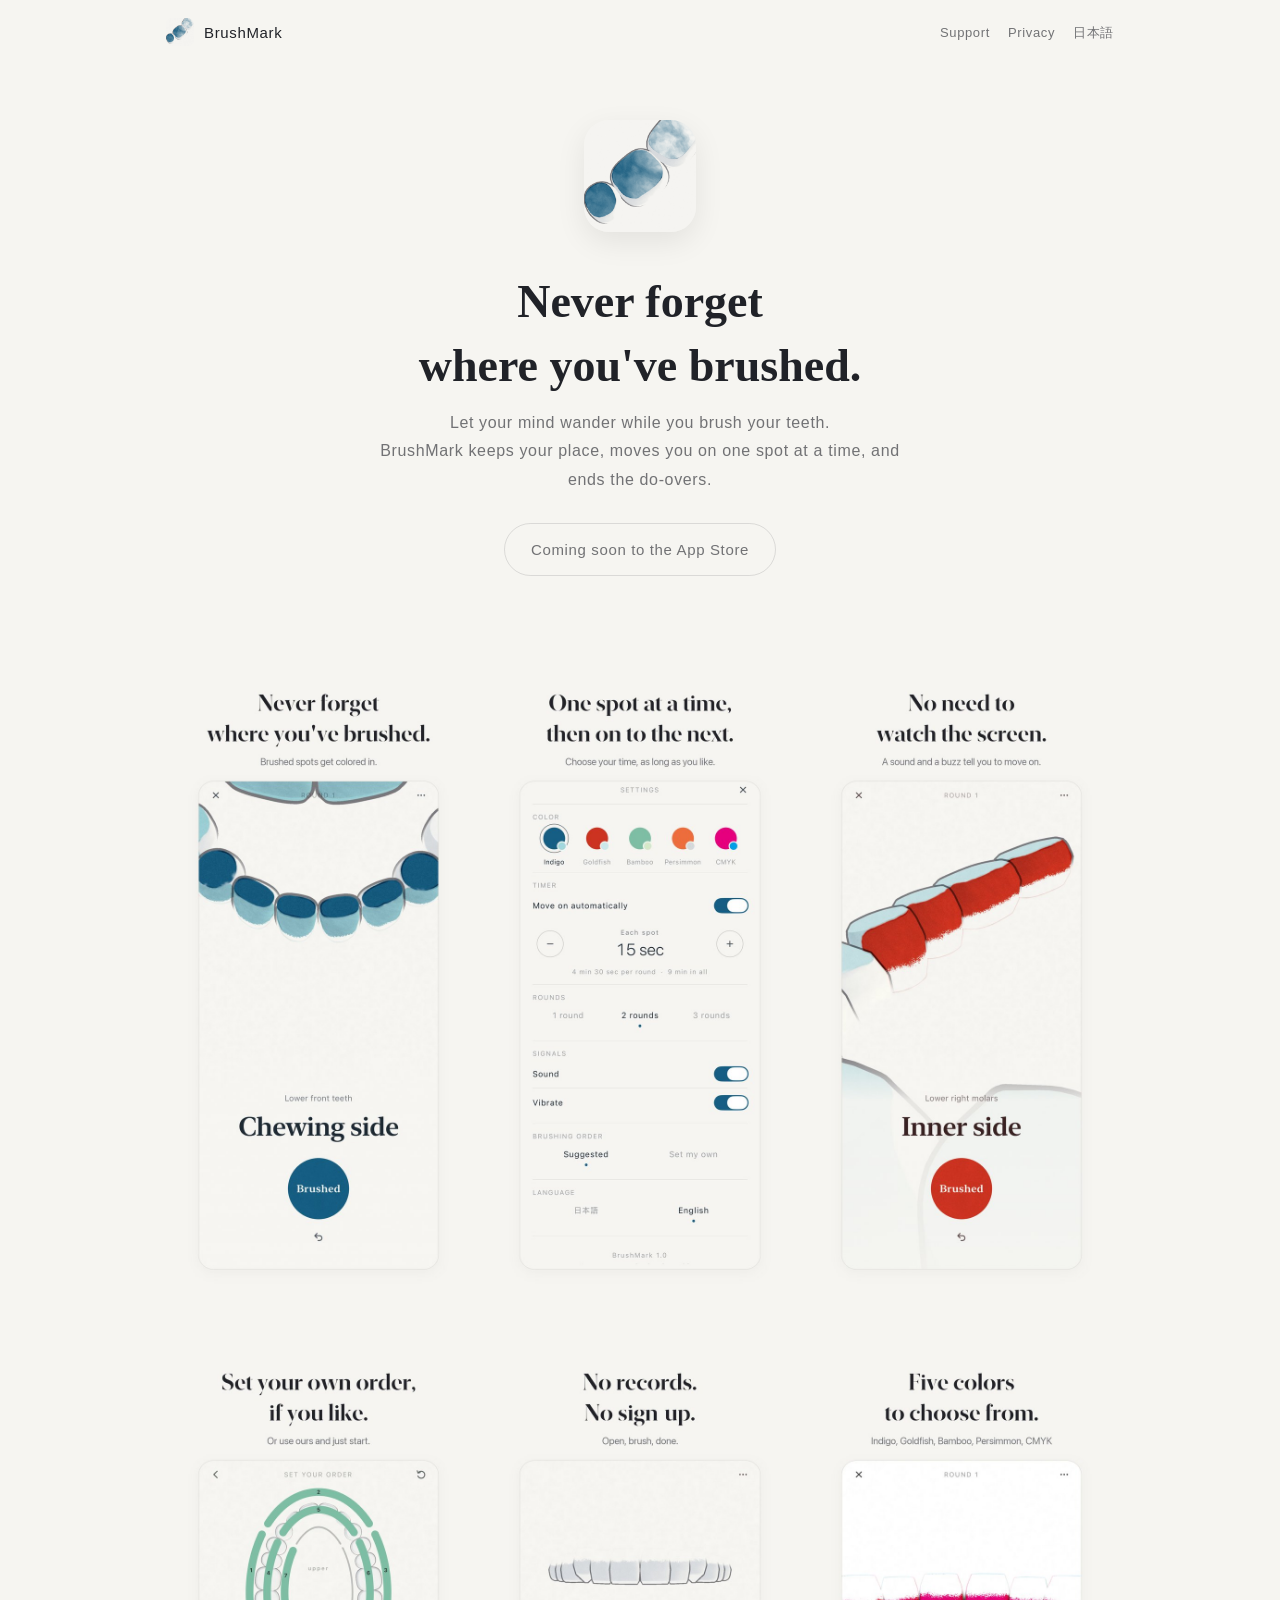
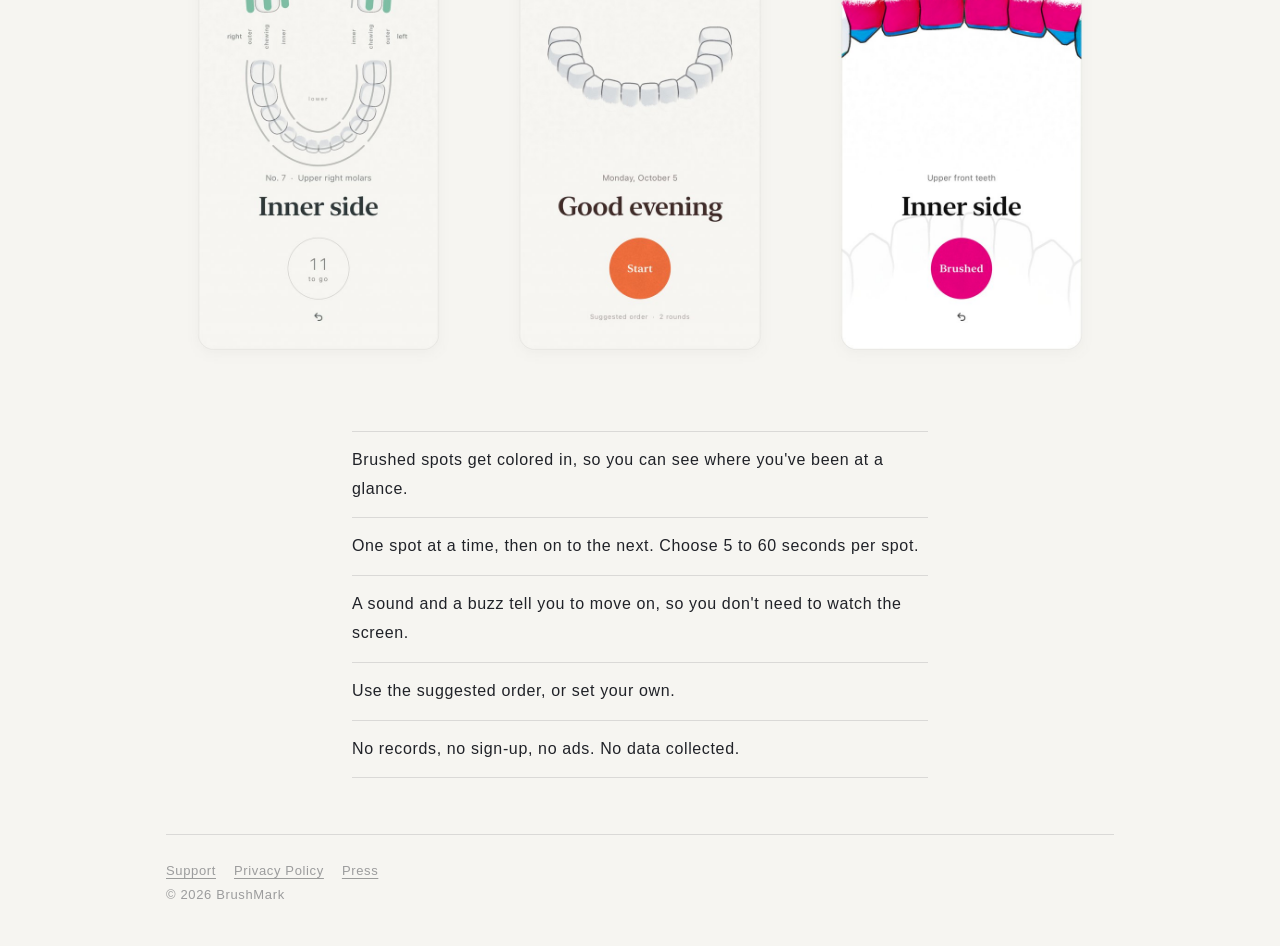
==== en/index.html @ 3c66ac5a "Add files via upload" ====
<!doctype html>
<html lang="en">
<head>
<meta charset="utf-8">
<meta name="viewport" content="width=device-width, initial-scale=1">
<title>BrushMark — Remember every spot you&#x27;ve brushed</title>
<meta name="description" content="A toothbrushing app that remembers where you&#x27;ve brushed. One spot at a time, then on to the next. No records, no sign-up.">
<meta property="og:title" content="BrushMark — Remember every spot you&#x27;ve brushed">
<meta property="og:description" content="A toothbrushing app that remembers where you&#x27;ve brushed. One spot at a time, then on to the next. No records, no sign-up.">
<meta property="og:image" content="../assets/en_1.jpg">
<link rel="icon" href="../assets/favicon.png">
<link rel="apple-touch-icon" href="../assets/apple-touch-icon.png">
<link rel="stylesheet" href="../style.css">
</head>
<body>
<div class="wrap">
<header class="top"><a class="brand" href="./"><img src="../assets/icon_360.png" alt="">BrushMark</a><nav><a href="support.html">Support</a><a href="privacy.html">Privacy</a><a href="../">日本語</a></nav></header>
<section class="hero">
<img class="icon" src="../assets/icon_360.png" alt="BrushMark">
<h1>Never forget<br>where you've brushed.</h1>
<p class="lead">Let your mind wander while you brush your teeth.<br>BrushMark keeps your place, moves you on one spot at a time, and ends the do-overs.</p>
<span class="badge soon">Coming soon to the App Store</span>
</section>
<section class="shots"><img src="../assets/en_1.jpg" alt="" loading="lazy"><img src="../assets/en_2.jpg" alt="" loading="lazy"><img src="../assets/en_3.jpg" alt="" loading="lazy"><img src="../assets/en_4.jpg" alt="" loading="lazy"><img src="../assets/en_5.jpg" alt="" loading="lazy"><img src="../assets/en_6.jpg" alt="" loading="lazy"></section>
<ul class="points"><li>Brushed spots get colored in, so you can see where you've been at a glance.</li><li>One spot at a time, then on to the next. Choose 5 to 60 seconds per spot.</li><li>A sound and a buzz tell you to move on, so you don't need to watch the screen.</li><li>Use the suggested order, or set your own.</li><li>No records, no sign-up, no ads. No data collected.</li></ul>
<footer><a href="support.html">Support</a><a href="privacy.html">Privacy Policy</a><a href="press.html">Press</a><br>© 2026 BrushMark</footer>
</div>
</body>
</html>
---- style.css ----
/* ハミガ記 / BrushMark — ウェブページ。アプリと同じ決まり：紙の地、墨、ひとつの色、明朝は見出しだけ */
:root {
  --paper: #f6f5f1;
  --ink: #202228;
  --ink2: rgba(32, 34, 40, 0.62);
  --ink3: rgba(32, 34, 40, 0.42);
  --rule: rgba(32, 34, 40, 0.13);
  --accent: #165e83;
  --mincho: "Hiragino Mincho ProN", "Yu Mincho", "YuMincho", serif;
  --serif-en: "New York", ui-serif, Georgia, serif;
  --gothic: -apple-system, BlinkMacSystemFont, "Hiragino Sans", "Hiragino Kaku Gothic ProN", "Noto Sans JP", sans-serif;
}
/* アプリと同じく、いつも紙（暗い表示にはしない） */
:root { color-scheme: light; }
* { box-sizing: border-box; }
html { -webkit-text-size-adjust: 100%; }
body {
  margin: 0; background: var(--paper); color: var(--ink);
  font-family: var(--gothic); font-size: 16px; line-height: 1.8; letter-spacing: 0.04em;
}
a { color: var(--accent); text-underline-offset: 3px; }
.wrap { max-width: 980px; margin: 0 auto; padding: 0 16px; }
header.top { display: flex; align-items: center; justify-content: space-between; height: 64px; }
header.top .brand { display: flex; align-items: center; gap: 10px; color: var(--ink); text-decoration: none; font-size: 15px; }
header.top .brand img { width: 28px; height: 28px; border-radius: 7px; }
header.top nav a { color: var(--ink2); text-decoration: none; font-size: 13px; margin-left: 18px; }

.hero { text-align: center; padding: 56px 0 24px; }
.hero img.icon { width: 112px; height: 112px; border-radius: 25px; box-shadow: 0 10px 30px rgba(0,0,0,0.08); }
.hero h1 { font-family: var(--mincho); font-weight: 600; font-size: clamp(30px, 6vw, 46px); line-height: 1.4; letter-spacing: 0.06em; margin: 28px 0 10px; text-wrap: balance; }
html[lang="en"] .hero h1 { font-family: var(--serif-en); letter-spacing: 0; }
.hero p.lead { color: var(--ink2); margin: 0 auto; max-width: 34em; text-wrap: balance; word-break: keep-all; overflow-wrap: anywhere; }
.badge { display: inline-block; margin-top: 28px; padding: 12px 26px; border-radius: 999px; background: var(--ink); color: var(--paper); text-decoration: none; font-size: 15px; }
.badge.soon { background: transparent; color: var(--ink2); border: 1px solid var(--rule); }

.shots { display: grid; grid-template-columns: repeat(3, 1fr); gap: 16px; padding: 40px 0 24px; }
.shots img { width: 100%; height: auto; border-radius: 18px; display: block; }
@media (max-width: 640px) { .shots { grid-template-columns: repeat(2, 1fr); gap: 10px; } }

.points { list-style: none; padding: 0; margin: 24px auto 56px; max-width: 36em; }
.points li { padding: 14px 0; border-top: 1px solid var(--rule); }
.points li:last-child { border-bottom: 1px solid var(--rule); }

article.doc { max-width: 40em; margin: 0 auto; padding: 32px 0 72px; }
article.doc h1 { font-family: var(--mincho); font-weight: 600; font-size: 30px; letter-spacing: 0.06em; margin: 16px 0 8px; }
html[lang="en"] article.doc h1 { font-family: var(--serif-en); letter-spacing: 0; }
article.doc h2 { font-size: 17px; margin: 36px 0 6px; }
article.doc .meta { color: var(--ink3); font-size: 13px; }
article.doc dl dt { font-weight: 600; margin-top: 18px; }
article.doc dl dd { margin: 4px 0 0; color: var(--ink2); }

footer { border-top: 1px solid var(--rule); padding: 24px 0 40px; color: var(--ink3); font-size: 13px; }
footer a { color: var(--ink3); margin-right: 18px; }
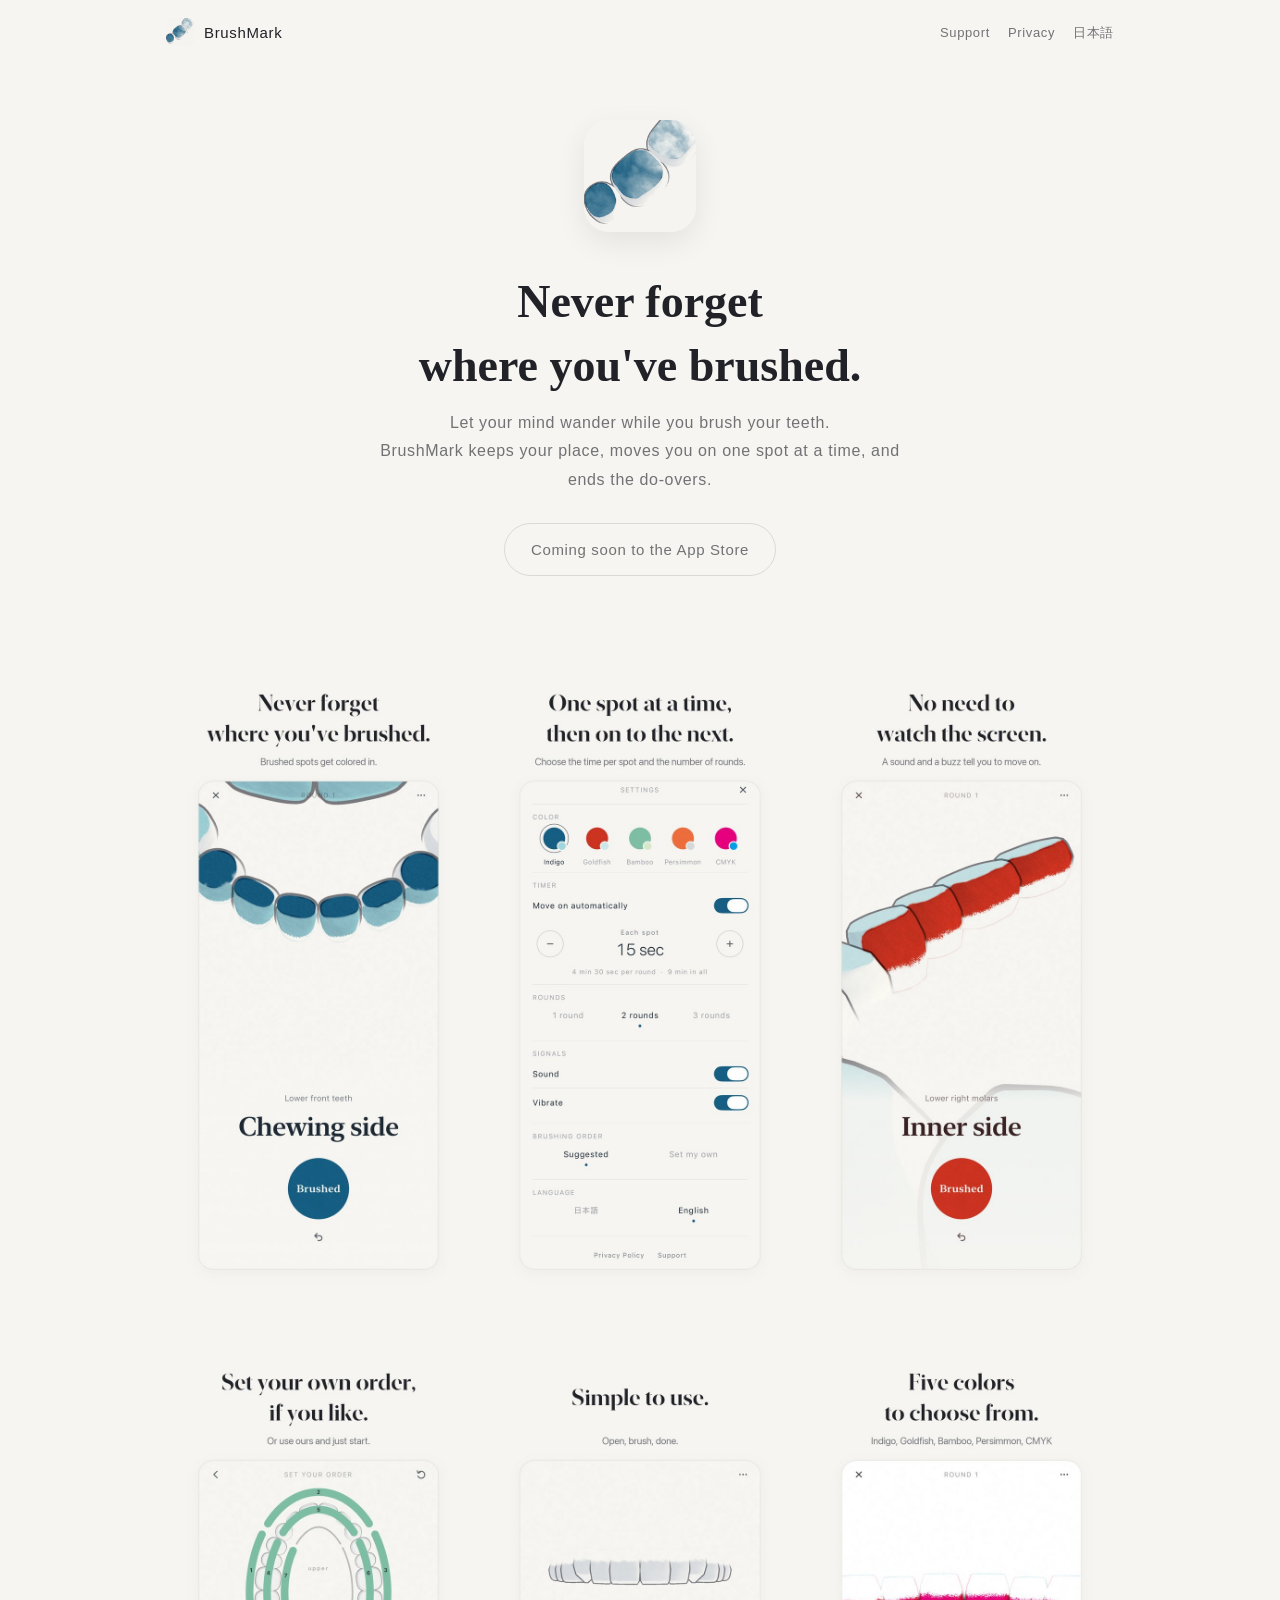
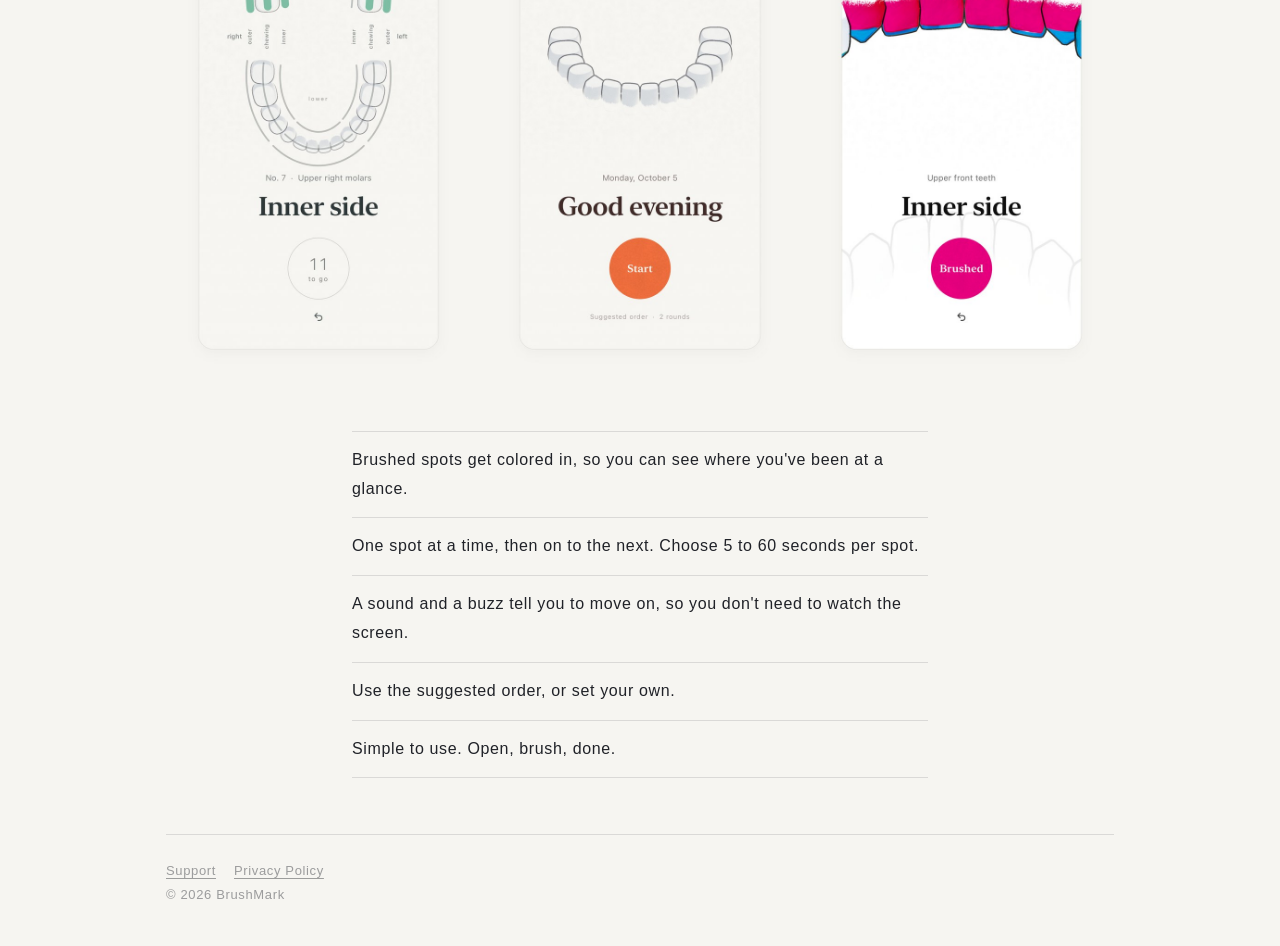
==== commit 9600dd6c: "Add files via upload" ====
--- a/en/index.html
+++ b/en/index.html
@@ -4,9 +4,9 @@
 <meta charset="utf-8">
 <meta name="viewport" content="width=device-width, initial-scale=1">
 <title>BrushMark — Remember every spot you&#x27;ve brushed</title>
-<meta name="description" content="A toothbrushing app that remembers where you&#x27;ve brushed. One spot at a time, then on to the next. No records, no sign-up.">
+<meta name="description" content="A toothbrushing app that remembers where you&#x27;ve brushed. One spot at a time, then on to the next.">
 <meta property="og:title" content="BrushMark — Remember every spot you&#x27;ve brushed">
-<meta property="og:description" content="A toothbrushing app that remembers where you&#x27;ve brushed. One spot at a time, then on to the next. No records, no sign-up.">
+<meta property="og:description" content="A toothbrushing app that remembers where you&#x27;ve brushed. One spot at a time, then on to the next.">
 <meta property="og:image" content="../assets/en_1.jpg">
 <link rel="icon" href="../assets/favicon.png">
 <link rel="apple-touch-icon" href="../assets/apple-touch-icon.png">
@@ -22,8 +22,8 @@
 <span class="badge soon">Coming soon to the App Store</span>
 </section>
 <section class="shots"><img src="../assets/en_1.jpg" alt="" loading="lazy"><img src="../assets/en_2.jpg" alt="" loading="lazy"><img src="../assets/en_3.jpg" alt="" loading="lazy"><img src="../assets/en_4.jpg" alt="" loading="lazy"><img src="../assets/en_5.jpg" alt="" loading="lazy"><img src="../assets/en_6.jpg" alt="" loading="lazy"></section>
-<ul class="points"><li>Brushed spots get colored in, so you can see where you've been at a glance.</li><li>One spot at a time, then on to the next. Choose 5 to 60 seconds per spot.</li><li>A sound and a buzz tell you to move on, so you don't need to watch the screen.</li><li>Use the suggested order, or set your own.</li><li>No records, no sign-up, no ads. No data collected.</li></ul>
-<footer><a href="support.html">Support</a><a href="privacy.html">Privacy Policy</a><a href="press.html">Press</a><br>© 2026 BrushMark</footer>
+<ul class="points"><li>Brushed spots get colored in, so you can see where you've been at a glance.</li><li>One spot at a time, then on to the next. Choose 5 to 60 seconds per spot.</li><li>A sound and a buzz tell you to move on, so you don't need to watch the screen.</li><li>Use the suggested order, or set your own.</li><li>Simple to use. Open, brush, done.</li></ul>
+<footer><a href="support.html">Support</a><a href="privacy.html">Privacy Policy</a><br>© 2026 BrushMark</footer>
 </div>
 </body>
 </html>
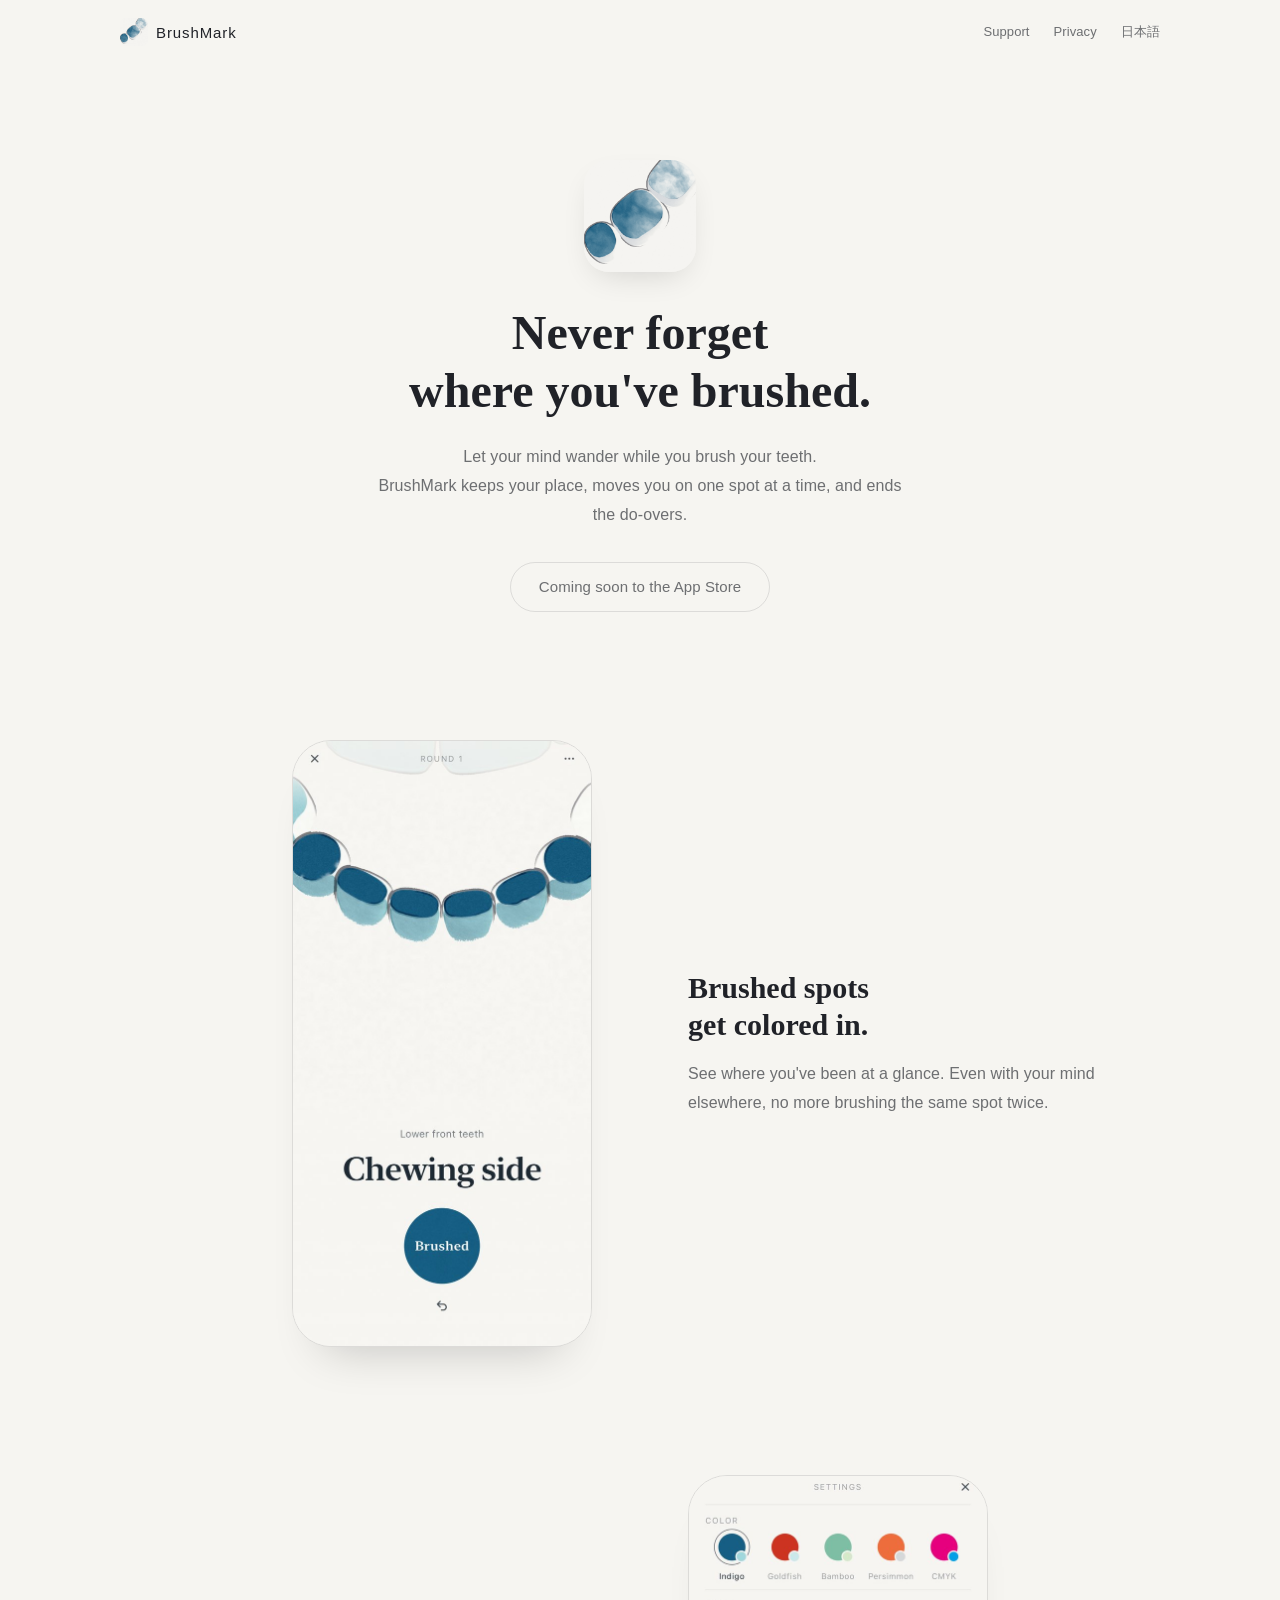
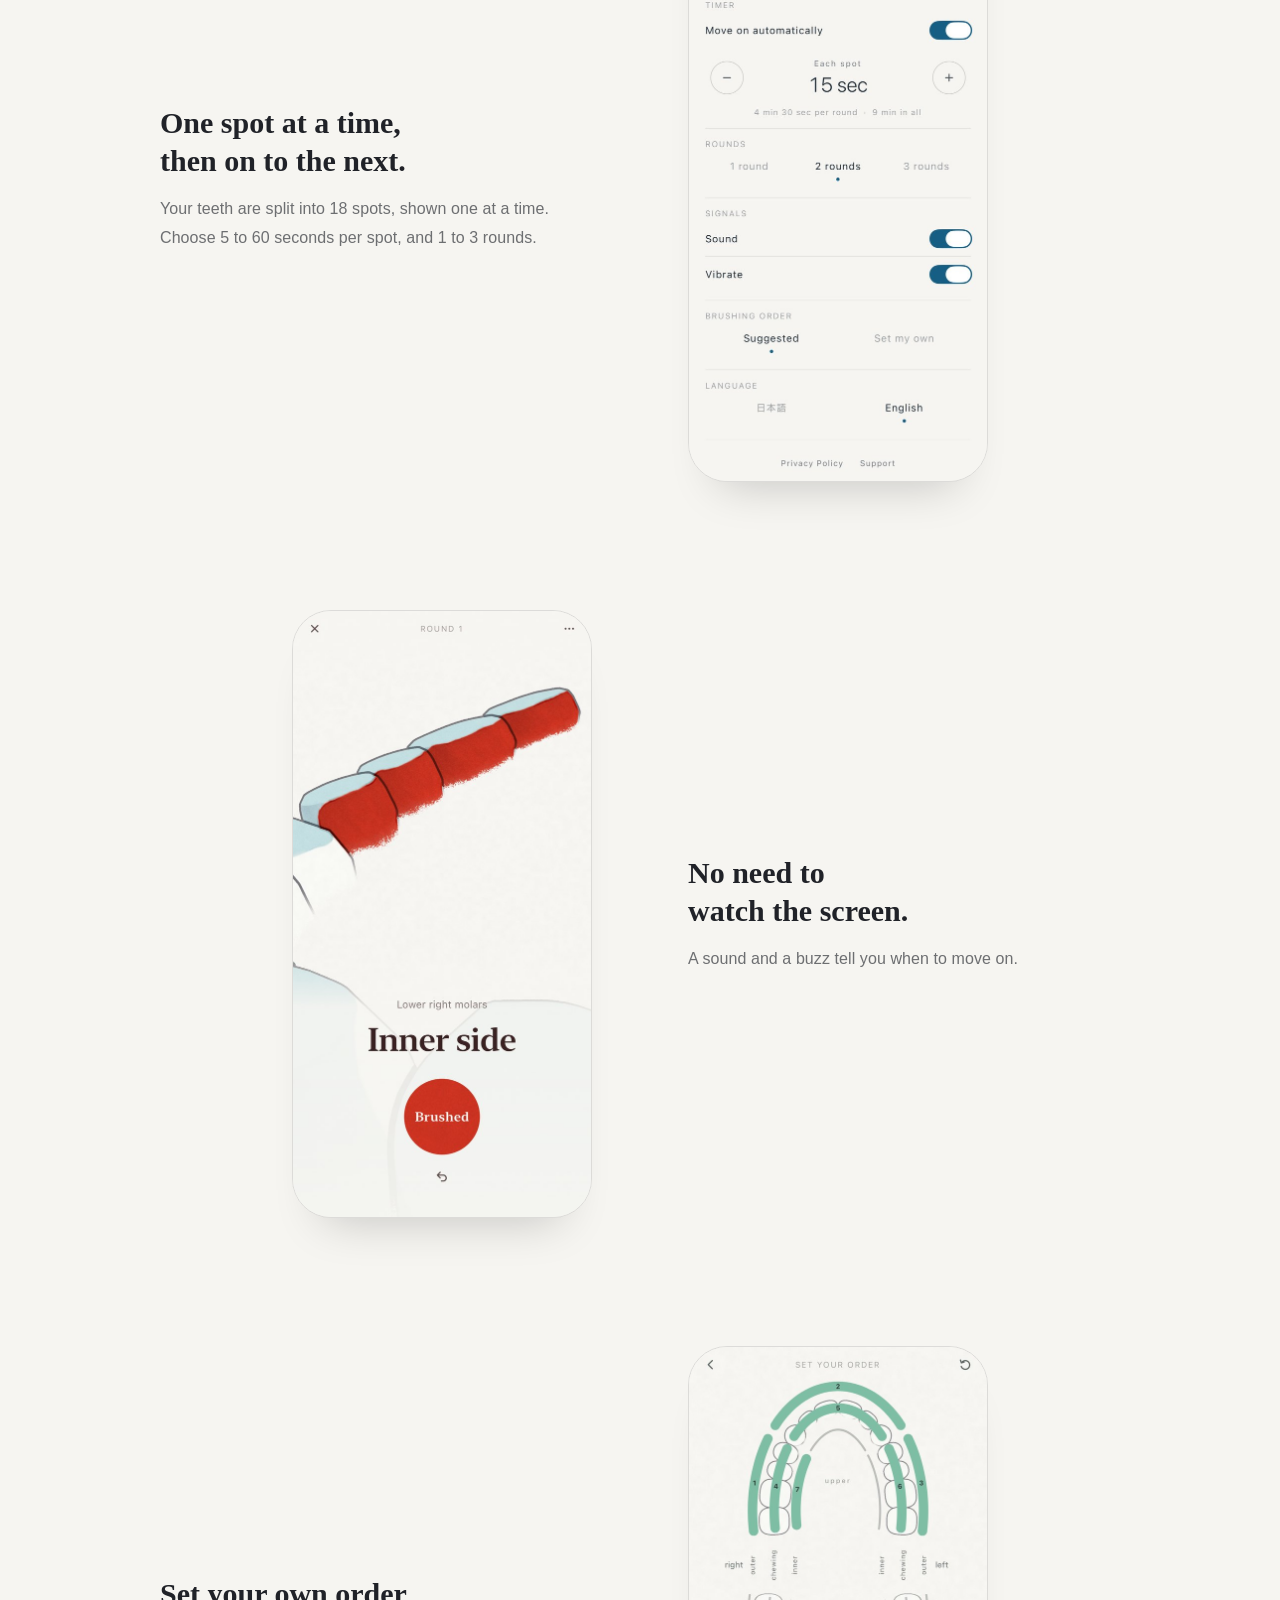
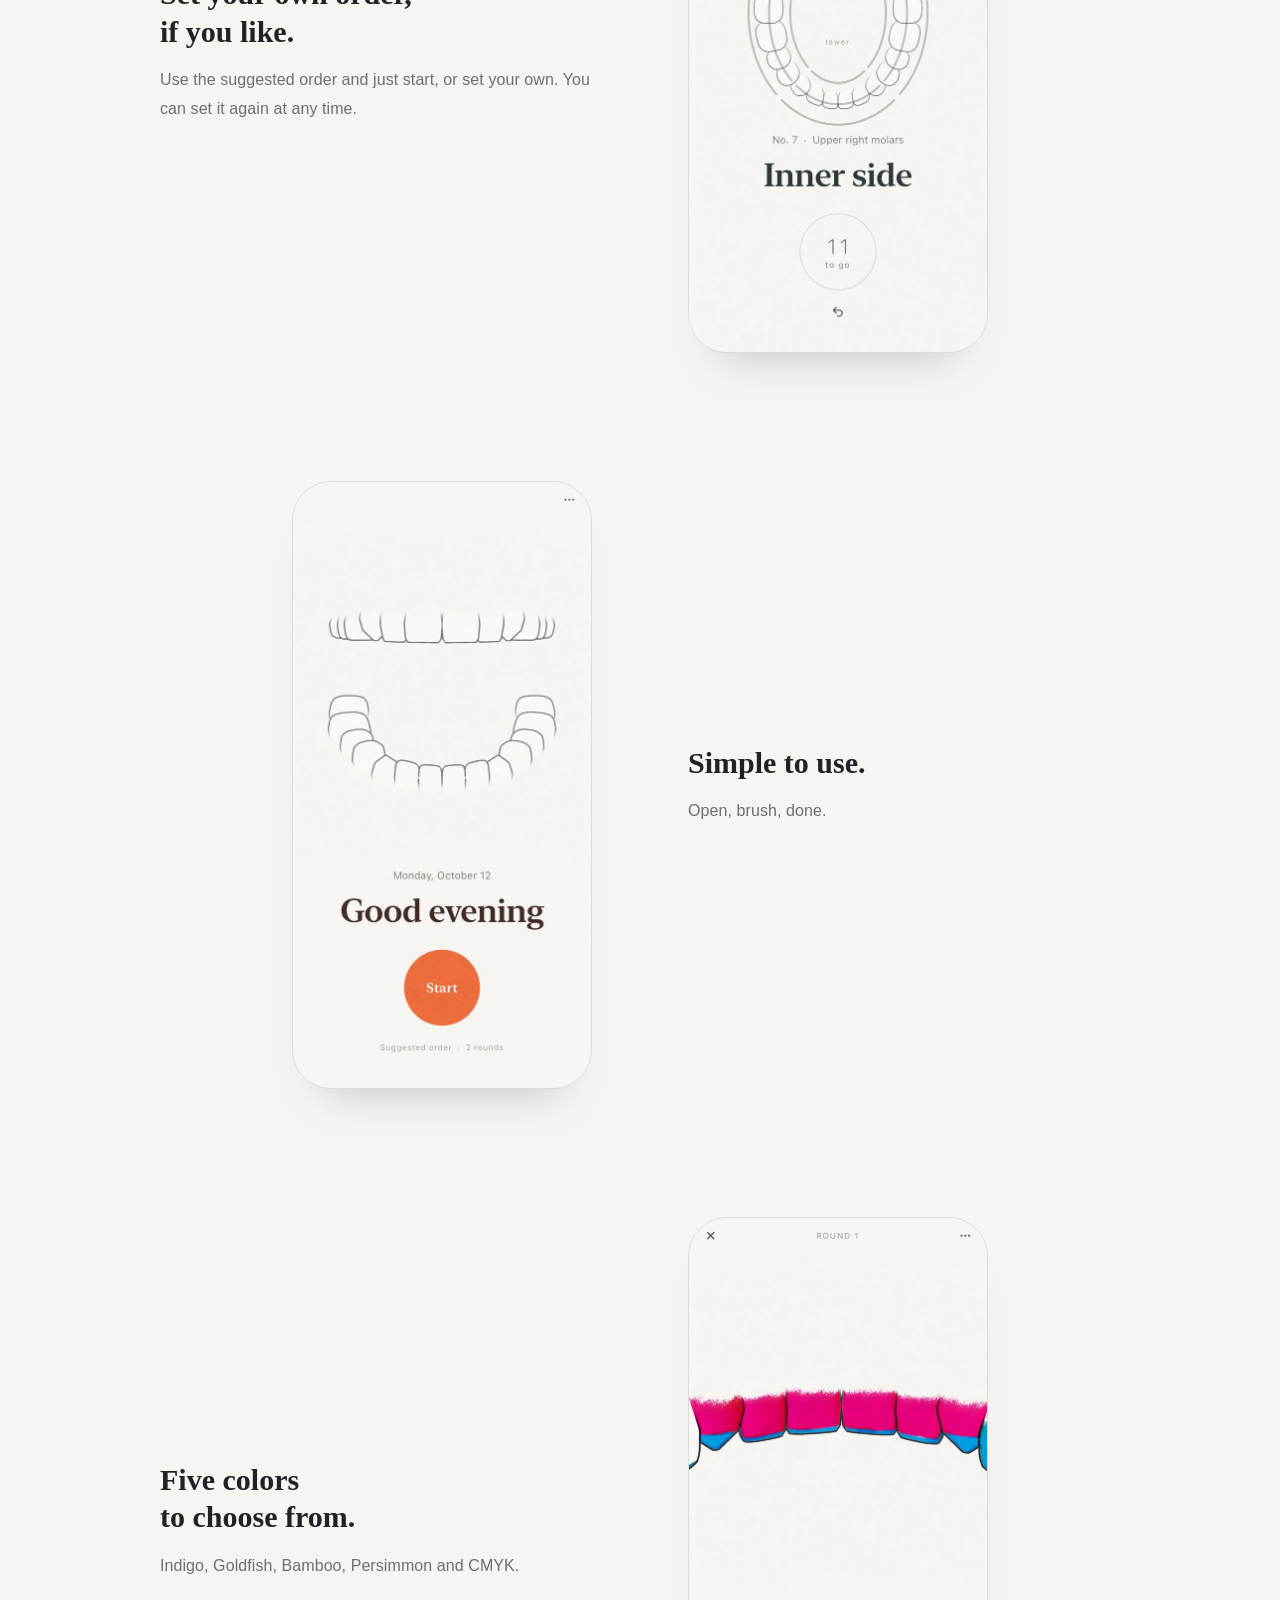
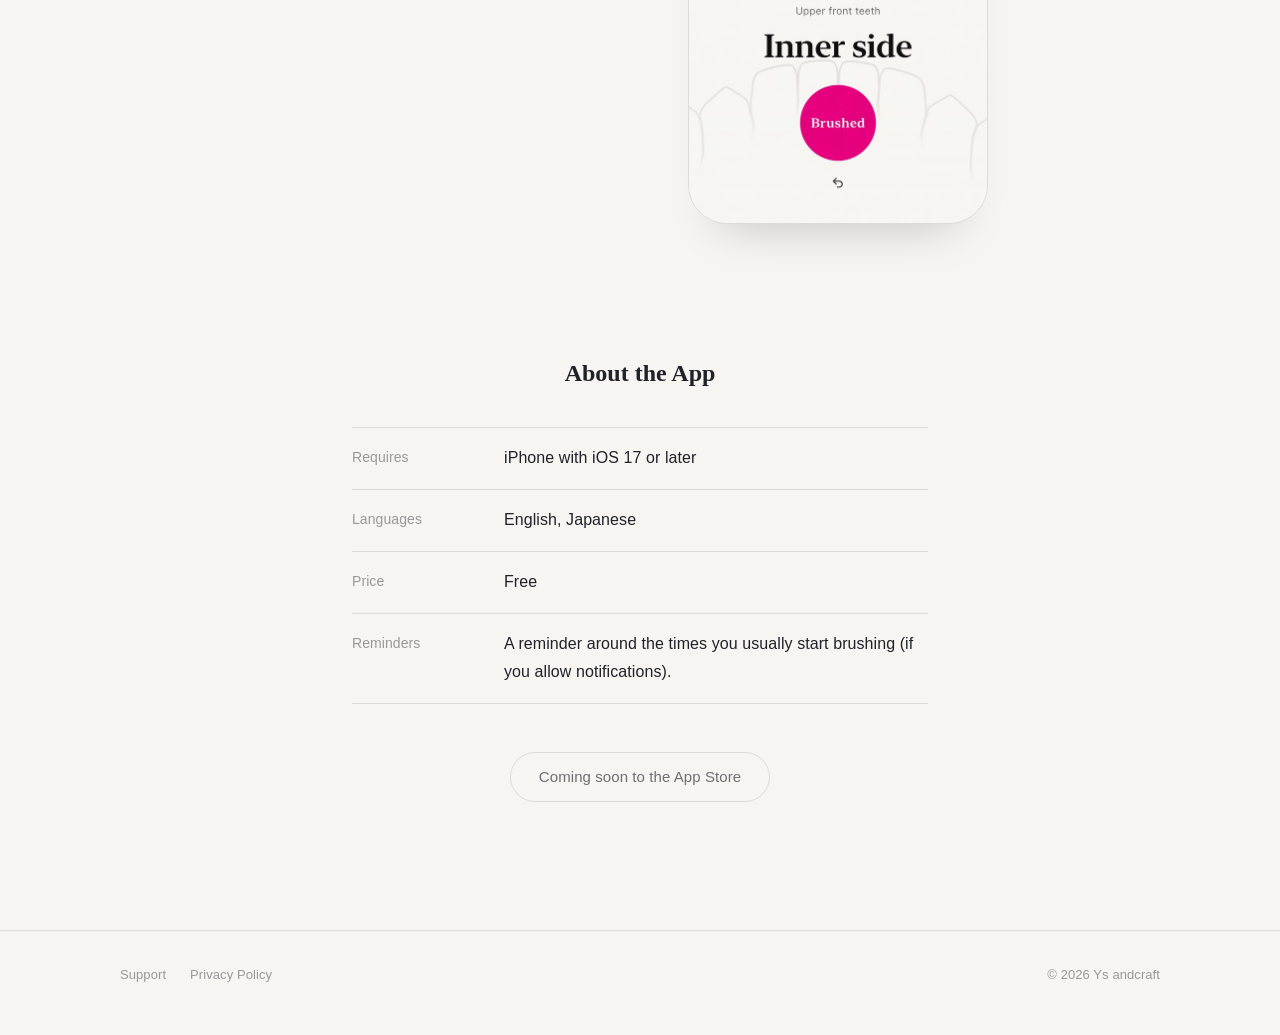
==== commit 3f3de021: "Add files via upload" ====
--- a/en/index.html
+++ b/en/index.html
@@ -5,25 +5,63 @@
 <meta name="viewport" content="width=device-width, initial-scale=1">
 <title>BrushMark — Remember every spot you&#x27;ve brushed</title>
 <meta name="description" content="A toothbrushing app that remembers where you&#x27;ve brushed. One spot at a time, then on to the next.">
+<meta name="theme-color" content="#f6f5f1">
+<link rel="canonical" href="https://ys-andcraft.github.io/brushmark/en/">
+<link rel="alternate" hreflang="ja" href="https://ys-andcraft.github.io/brushmark/">
+<link rel="alternate" hreflang="en" href="https://ys-andcraft.github.io/brushmark/en/">
+<meta property="og:type" content="website">
+<meta property="og:site_name" content="BrushMark">
 <meta property="og:title" content="BrushMark — Remember every spot you&#x27;ve brushed">
 <meta property="og:description" content="A toothbrushing app that remembers where you&#x27;ve brushed. One spot at a time, then on to the next.">
-<meta property="og:image" content="../assets/en_1.jpg">
+<meta property="og:url" content="https://ys-andcraft.github.io/brushmark/en/">
+<meta property="og:image" content="https://ys-andcraft.github.io/brushmark/assets/og_en.png">
+<meta property="og:image:width" content="1200">
+<meta property="og:image:height" content="630">
+<meta name="twitter:card" content="summary_large_image">
 <link rel="icon" href="../assets/favicon.png">
 <link rel="apple-touch-icon" href="../assets/apple-touch-icon.png">
-<link rel="stylesheet" href="../style.css">
+<link rel="stylesheet" href="../style.css?v=3">
 </head>
 <body>
-<div class="wrap">
-<header class="top"><a class="brand" href="./"><img src="../assets/icon_360.png" alt="">BrushMark</a><nav><a href="support.html">Support</a><a href="privacy.html">Privacy</a><a href="../">日本語</a></nav></header>
-<section class="hero">
-<img class="icon" src="../assets/icon_360.png" alt="BrushMark">
+<header class="top"><div class="wrap">
+<a class="brand" href="./"><img src="../assets/icon_360.png" alt="" width="28" height="28">BrushMark</a>
+<nav><a href="support.html">Support</a><a href="privacy.html">Privacy</a><a href="../" lang="ja" hreflang="ja">日本語</a></nav>
+</div></header>
+<main>
+<section class="hero wrap">
+<img class="icon" src="../assets/icon_360.png" alt="" width="112" height="112">
 <h1>Never forget<br>where you've brushed.</h1>
-<p class="lead">Let your mind wander while you brush your teeth.<br>BrushMark keeps your place, moves you on one spot at a time, and ends the do-overs.</p>
+<p class="lead">Let your mind wander while you brush your teeth.<br> BrushMark keeps your place, moves you on one spot at a time, and ends the <span class=nb>do-overs</span>.</p>
 <span class="badge soon">Coming soon to the App Store</span>
 </section>
-<section class="shots"><img src="../assets/en_1.jpg" alt="" loading="lazy"><img src="../assets/en_2.jpg" alt="" loading="lazy"><img src="../assets/en_3.jpg" alt="" loading="lazy"><img src="../assets/en_4.jpg" alt="" loading="lazy"><img src="../assets/en_5.jpg" alt="" loading="lazy"><img src="../assets/en_6.jpg" alt="" loading="lazy"></section>
-<ul class="points"><li>Brushed spots get colored in, so you can see where you've been at a glance.</li><li>One spot at a time, then on to the next. Choose 5 to 60 seconds per spot.</li><li>A sound and a buzz tell you to move on, so you don't need to watch the screen.</li><li>Use the suggested order, or set your own.</li><li>Simple to use. Open, brush, done.</li></ul>
-<footer><a href="support.html">Support</a><a href="privacy.html">Privacy Policy</a><br>© 2026 BrushMark</footer>
-</div>
+<div class="features wrap"><section class="feature">
+<figure class="phone"><img src="../assets/en_1.jpg" alt="The chewing side of the lower front teeth, with brushed spots colored in" width="600" height="1219" loading="lazy"></figure>
+<div class="copy"><h2>Brushed spots<br>get colored in.</h2><p>See where you've been at a glance. Even with your mind elsewhere, no more brushing the same spot twice.</p></div>
+</section><section class="feature">
+<figure class="phone"><img src="../assets/en_2.jpg" alt="Settings for the time per spot and the number of rounds" width="600" height="1219" loading="lazy"></figure>
+<div class="copy"><h2>One spot at a time,<br>then on to the next.</h2><p>Your teeth are split into 18 spots, shown one at a time. Choose <span class=nb>5 to 60</span> seconds per spot, and <span class=nb>1 to 3</span> rounds.</p></div>
+</section><section class="feature">
+<figure class="phone"><img src="../assets/en_3.jpg" alt="Brushing the inner side of the lower right molars" width="600" height="1219" loading="lazy"></figure>
+<div class="copy"><h2>No need to<br>watch the screen.</h2><p>A sound and a buzz tell you when to move on.</p></div>
+</section><section class="feature">
+<figure class="phone"><img src="../assets/en_4.jpg" alt="Setting your own brushing order on a map of the teeth" width="600" height="1219" loading="lazy"></figure>
+<div class="copy"><h2>Set your own order,<br>if you like.</h2><p>Use the suggested order and just start, or set your own. You can set it again at any time.</p></div>
+</section><section class="feature">
+<figure class="phone"><img src="../assets/en_5.jpg" alt="The start screen with the Start button" width="600" height="1219" loading="lazy"></figure>
+<div class="copy"><h2>Simple to use.</h2><p>Open, brush, done.</p></div>
+</section><section class="feature">
+<figure class="phone"><img src="../assets/en_6.jpg" alt="Brushing the inner side of the upper front teeth in the CMYK colors" width="600" height="1219" loading="lazy"></figure>
+<div class="copy"><h2>Five colors<br>to choose from.</h2><p>Indigo, Goldfish, Bamboo, Persimmon and CMYK.</p></div>
+</section></div>
+<section class="spec wrap">
+<h2>About the App</h2>
+<dl><div><dt>Requires</dt><dd>iPhone with iOS 17 or later</dd></div><div><dt>Languages</dt><dd>English, Japanese</dd></div><div><dt>Price</dt><dd>Free</dd></div><div><dt>Reminders</dt><dd>A reminder around the times you usually start brushing (if you allow notifications).</dd></div></dl>
+<span class="badge soon">Coming soon to the App Store</span>
+</section>
+</main>
+<footer><div class="wrap">
+<nav><a href="support.html">Support</a><a href="privacy.html">Privacy Policy</a></nav>
+<p>© 2026 Ys andcraft</p>
+</div></footer>
 </body>
 </html>
--- a/style.css
+++ b/style.css
@@ -1,53 +1,104 @@
-/* ハミガ記 / BrushMark — ウェブページ。アプリと同じ決まり：紙の地、墨、ひとつの色、明朝は見出しだけ */
+/* ハミガ記 / BrushMark — ウェブページ。アプリと同じ決まり：紙の地、墨、ひとつの色、明朝は見出しだけ
+   余白は 8 の倍数だけを使う（8・16・24・32・48・64・96・128）。左右の端は、どのページも同じ幅の枠にそろえる */
 :root {
   --paper: #f6f5f1;
   --ink: #202228;
-  --ink2: rgba(32, 34, 40, 0.62);
-  --ink3: rgba(32, 34, 40, 0.42);
-  --rule: rgba(32, 34, 40, 0.13);
+  --ink2: rgba(32, 34, 40, 0.64);
+  --ink3: rgba(32, 34, 40, 0.44);
+  --rule: rgba(32, 34, 40, 0.12);
   --accent: #165e83;
   --mincho: "Hiragino Mincho ProN", "Yu Mincho", "YuMincho", serif;
   --serif-en: "New York", ui-serif, Georgia, serif;
   --gothic: -apple-system, BlinkMacSystemFont, "Hiragino Sans", "Hiragino Kaku Gothic ProN", "Noto Sans JP", sans-serif;
+  --wrap: 1040px;
+  --gutter: 24px;
+  --phone: 300px;
+  color-scheme: light;          /* アプリと同じく、いつも紙（暗い表示にはしない） */
 }
-/* アプリと同じく、いつも紙（暗い表示にはしない） */
-:root { color-scheme: light; }
+@media (max-width: 760px) { :root { --gutter: 20px; --phone: min(280px, 74vw); } }
+
 * { box-sizing: border-box; }
 html { -webkit-text-size-adjust: 100%; }
 body {
-  margin: 0; background: var(--paper); color: var(--ink);
+  margin: 0; line-break: strict; background: var(--paper); color: var(--ink);
   font-family: var(--gothic); font-size: 16px; line-height: 1.8; letter-spacing: 0.04em;
 }
-a { color: var(--accent); text-underline-offset: 3px; }
-.wrap { max-width: 980px; margin: 0 auto; padding: 0 16px; }
-header.top { display: flex; align-items: center; justify-content: space-between; height: 64px; }
-header.top .brand { display: flex; align-items: center; gap: 10px; color: var(--ink); text-decoration: none; font-size: 15px; }
+html[lang="en"] body { letter-spacing: 0.005em; }
+img { display: block; max-width: 100%; height: auto; }
+.nb { white-space: nowrap; }
+a { color: var(--accent); text-underline-offset: 3px; text-decoration-thickness: 1px; }
+.wrap { width: min(var(--wrap), 100% - 2 * var(--gutter)); margin-inline: auto; }
+
+/* 上の帯 */
+header.top .wrap { display: flex; align-items: center; justify-content: space-between; height: 64px; }
+header.top .brand { display: flex; align-items: center; gap: 8px; color: var(--ink); text-decoration: none; font-size: 15px; letter-spacing: 0.06em; }
 header.top .brand img { width: 28px; height: 28px; border-radius: 7px; }
-header.top nav a { color: var(--ink2); text-decoration: none; font-size: 13px; margin-left: 18px; }
+header.top nav { display: flex; gap: 24px; }
+header.top nav a { color: var(--ink2); text-decoration: none; font-size: 13px; }
+header.top nav a[aria-current="page"] { color: var(--ink); }
+@media (max-width: 760px) { header.top nav { gap: 16px; } }
 
-.hero { text-align: center; padding: 56px 0 24px; }
-.hero img.icon { width: 112px; height: 112px; border-radius: 25px; box-shadow: 0 10px 30px rgba(0,0,0,0.08); }
-.hero h1 { font-family: var(--mincho); font-weight: 600; font-size: clamp(30px, 6vw, 46px); line-height: 1.4; letter-spacing: 0.06em; margin: 28px 0 10px; text-wrap: balance; }
-html[lang="en"] .hero h1 { font-family: var(--serif-en); letter-spacing: 0; }
-.hero p.lead { color: var(--ink2); margin: 0 auto; max-width: 34em; text-wrap: balance; word-break: keep-all; overflow-wrap: anywhere; }
-.badge { display: inline-block; margin-top: 28px; padding: 12px 26px; border-radius: 999px; background: var(--ink); color: var(--paper); text-decoration: none; font-size: 15px; }
+/* はじめ */
+.hero { text-align: center; padding: 96px 0 128px; }
+.hero img.icon { width: 112px; height: 112px; margin: 0 auto; border-radius: 25px; box-shadow: 0 12px 32px -12px rgba(0, 0, 0, 0.16); }
+.hero h1 { font-family: var(--mincho); font-weight: 600; font-size: clamp(27px, 7.2vw, 48px); line-height: 1.45; letter-spacing: 0.06em; margin: 32px 0 0; }
+html[lang="en"] .hero h1 { font-family: var(--serif-en); letter-spacing: 0; line-height: 1.2; }
+.hero p.lead { color: var(--ink2); margin: 24px auto 0; max-width: 34em; word-break: keep-all; overflow-wrap: anywhere; }
+@media (max-width: 760px) { .hero { padding: 56px 0 96px; } .hero p.lead br { display: none; } }
+
+/* App Store へ */
+.badge { display: inline-block; margin-top: 32px; padding: 12px 28px; border-radius: 999px; background: var(--ink); color: var(--paper); text-decoration: none; font-size: 15px; line-height: 1.6; }
 .badge.soon { background: transparent; color: var(--ink2); border: 1px solid var(--rule); }
 
-.shots { display: grid; grid-template-columns: repeat(3, 1fr); gap: 16px; padding: 40px 0 24px; }
-.shots img { width: 100%; height: auto; border-radius: 18px; display: block; }
-@media (max-width: 640px) { .shots { grid-template-columns: repeat(2, 1fr); gap: 10px; } }
+/* できること：画面と言葉を左右に。1段ごとに左右を入れかえ、まんなかの溝はいつも同じ幅 */
+.features { display: grid; gap: 128px; }
+.feature { display: grid; grid-template-columns: 1fr 1fr; column-gap: 96px; align-items: center; }
+.feature .phone { margin: 0; justify-self: end; }
+.feature .copy { justify-self: start; width: 100%; max-width: 27em; }
+.feature:nth-child(even) .phone { order: 2; justify-self: start; }
+.feature:nth-child(even) .copy { order: 1; justify-self: end; }
+.phone img {
+  width: var(--phone); border-radius: calc(var(--phone) * 0.13);
+  border: 1px solid var(--rule); box-shadow: 0 32px 48px -32px rgba(0, 0, 0, 0.22);
+}
+.feature h2 { font-family: var(--mincho); font-weight: 600; font-size: clamp(24px, 2.8vw, 30px); line-height: 1.5; letter-spacing: 0.06em; margin: 0; word-break: keep-all; }
+html[lang="en"] .feature h2 { font-family: var(--serif-en); letter-spacing: 0; line-height: 1.25; }
+.feature p { color: var(--ink2); margin: 16px 0 0; }
+@media (max-width: 760px) {
+  .features { gap: 96px; }
+  .feature { grid-template-columns: 1fr; row-gap: 32px; text-align: center; }
+  .feature .phone, .feature:nth-child(even) .phone { order: 2; justify-self: center; }
+  .feature .copy, .feature:nth-child(even) .copy { order: 1; justify-self: center; }
+}
 
-.points { list-style: none; padding: 0; margin: 24px auto 56px; max-width: 36em; }
-.points li { padding: 14px 0; border-top: 1px solid var(--rule); }
-.points li:last-child { border-bottom: 1px solid var(--rule); }
+/* アプリについて */
+.spec { padding: 128px 0; text-align: center; }
+.spec h2 { font-family: var(--mincho); font-weight: 600; font-size: 24px; letter-spacing: 0.06em; margin: 0 0 32px; }
+html[lang="en"] .spec h2 { font-family: var(--serif-en); letter-spacing: 0; }
+.spec dl { max-width: 36em; margin: 0 auto; text-align: left; border-top: 1px solid var(--rule); }
+.spec dl div { display: grid; grid-template-columns: 8em 1fr; column-gap: 24px; padding: 16px 0; border-bottom: 1px solid var(--rule); }
+.spec dt { color: var(--ink3); font-size: 14px; line-height: 1.8; padding-top: 1px; }
+.spec dd { margin: 0; }
+.spec .badge { margin-top: 48px; }
+@media (max-width: 760px) { .spec { padding: 96px 0; } .spec dl div { grid-template-columns: 1fr; } }
 
-article.doc { max-width: 40em; margin: 0 auto; padding: 32px 0 72px; }
-article.doc h1 { font-family: var(--mincho); font-weight: 600; font-size: 30px; letter-spacing: 0.06em; margin: 16px 0 8px; }
+/* 文書（プライバシーポリシー・サポート） */
+article.doc { width: min(40em, 100% - 2 * var(--gutter)); margin: 0 auto; padding: 64px 0 128px; }
+article.doc h1 { font-family: var(--mincho); font-weight: 600; font-size: 32px; line-height: 1.45; letter-spacing: 0.06em; margin: 0 0 8px; }
 html[lang="en"] article.doc h1 { font-family: var(--serif-en); letter-spacing: 0; }
-article.doc h2 { font-size: 17px; margin: 36px 0 6px; }
-article.doc .meta { color: var(--ink3); font-size: 13px; }
-article.doc dl dt { font-weight: 600; margin-top: 18px; }
-article.doc dl dd { margin: 4px 0 0; color: var(--ink2); }
+article.doc .meta { color: var(--ink3); font-size: 13px; margin: 0 0 32px; }
+article.doc > p { margin: 0 0 16px; }
+article.doc h2 { font-size: 17px; line-height: 1.6; margin: 48px 0 8px; }
+article.doc dl { margin: 32px 0 0; border-top: 1px solid var(--rule); }
+article.doc dt { font-weight: 600; padding-top: 24px; }
+article.doc dd { margin: 8px 0 0; padding-bottom: 24px; color: var(--ink2); border-bottom: 1px solid var(--rule); }
+@media (max-width: 760px) { article.doc { padding: 48px 0 96px; } article.doc h1 { font-size: 28px; } }
 
-footer { border-top: 1px solid var(--rule); padding: 24px 0 40px; color: var(--ink3); font-size: 13px; }
-footer a { color: var(--ink3); margin-right: 18px; }
+/* 下の帯 */
+footer { border-top: 1px solid var(--rule); color: var(--ink3); font-size: 13px; }
+footer .wrap { display: flex; justify-content: space-between; align-items: center; gap: 16px; padding: 32px 0 48px; }
+footer nav { display: flex; gap: 24px; }
+footer a { color: var(--ink3); text-decoration: none; }
+footer a:hover, header.top nav a:hover { color: var(--ink); }
+footer p { margin: 0; }
+@media (max-width: 760px) { footer .wrap { flex-direction: column; align-items: flex-start; gap: 8px; } }
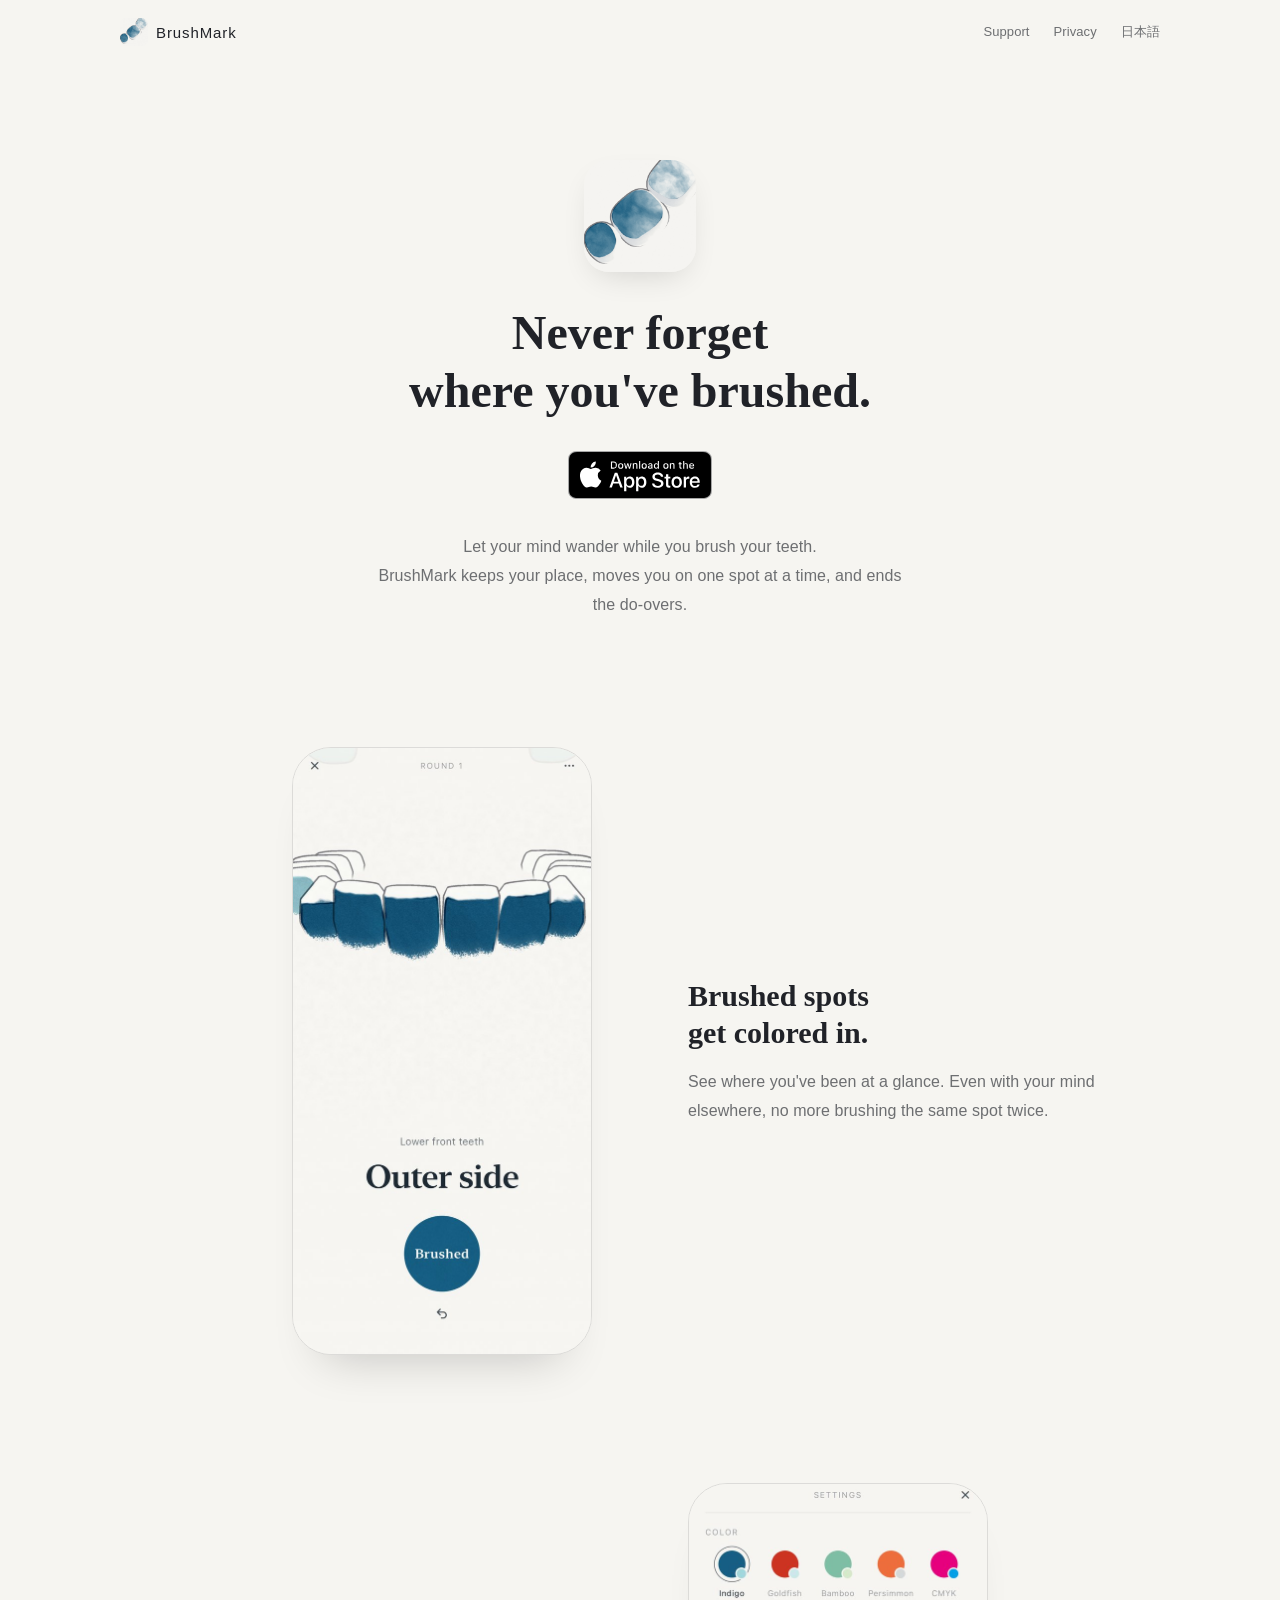
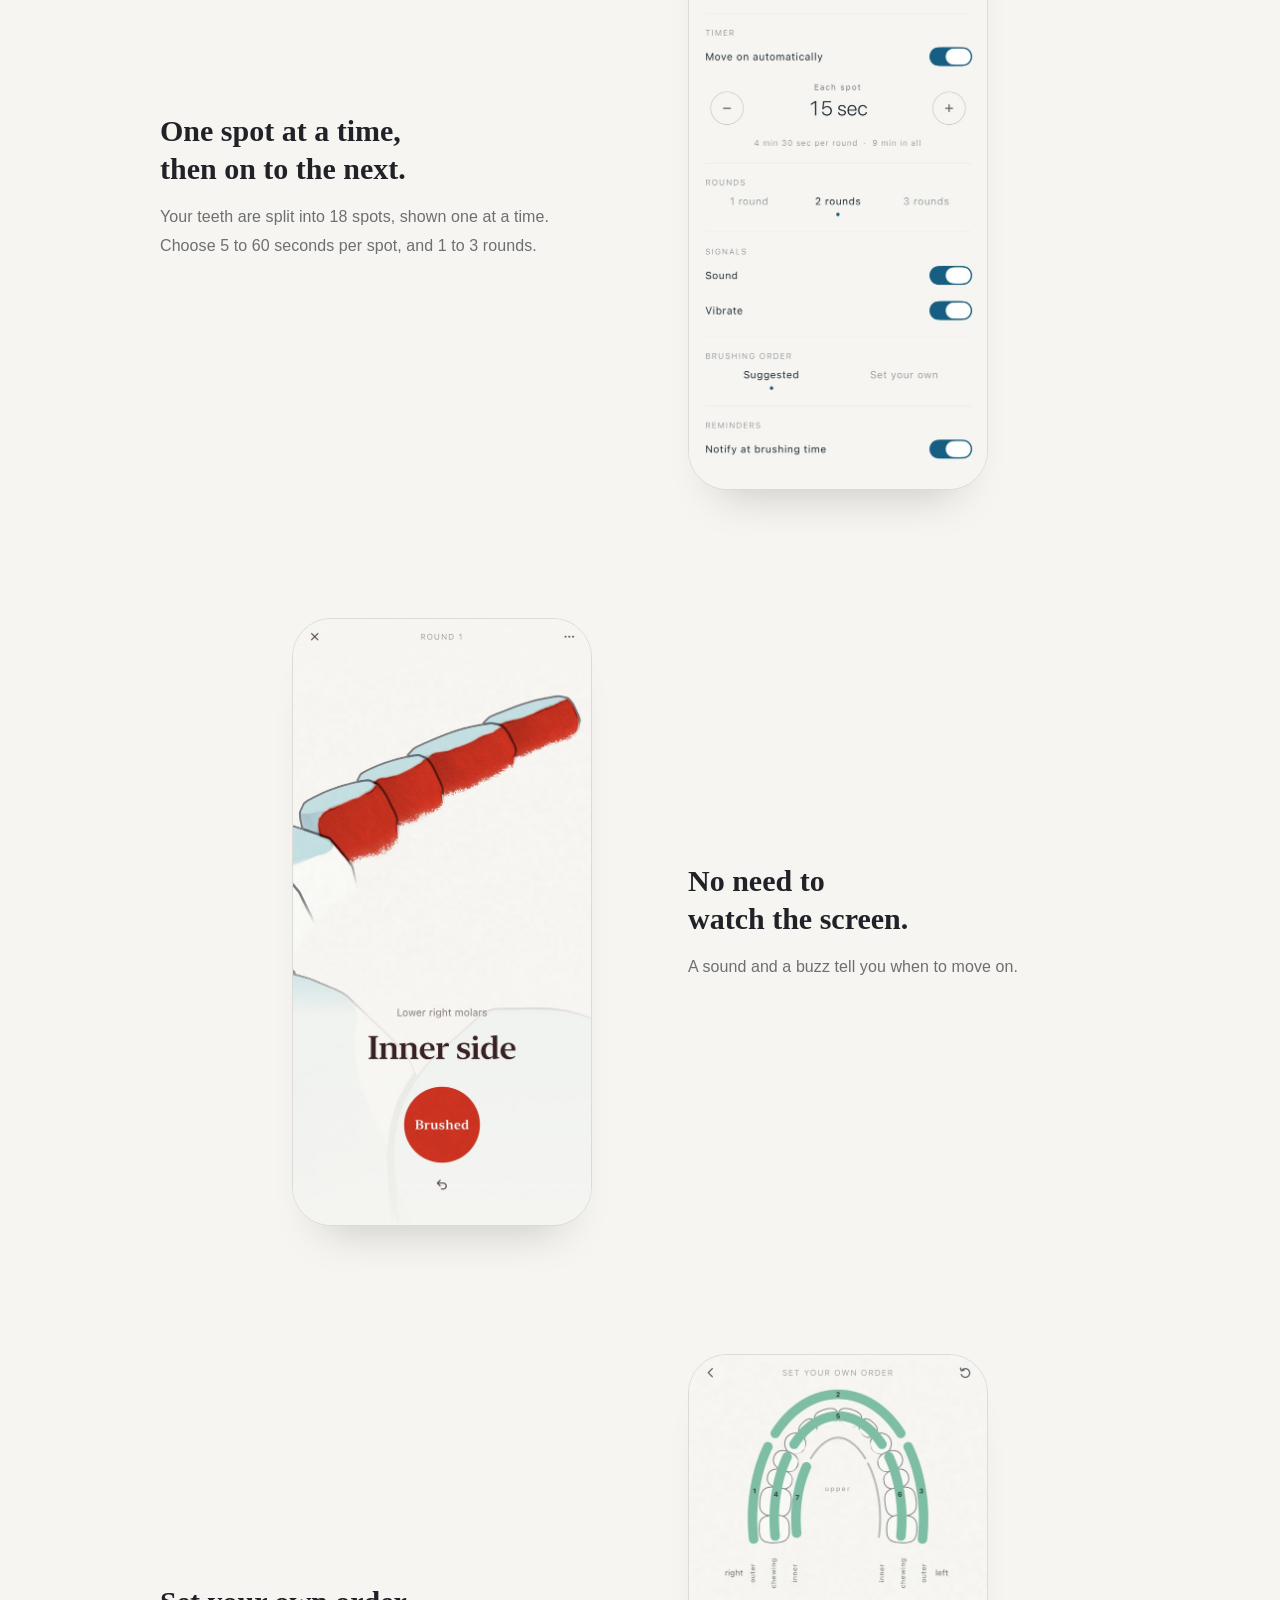
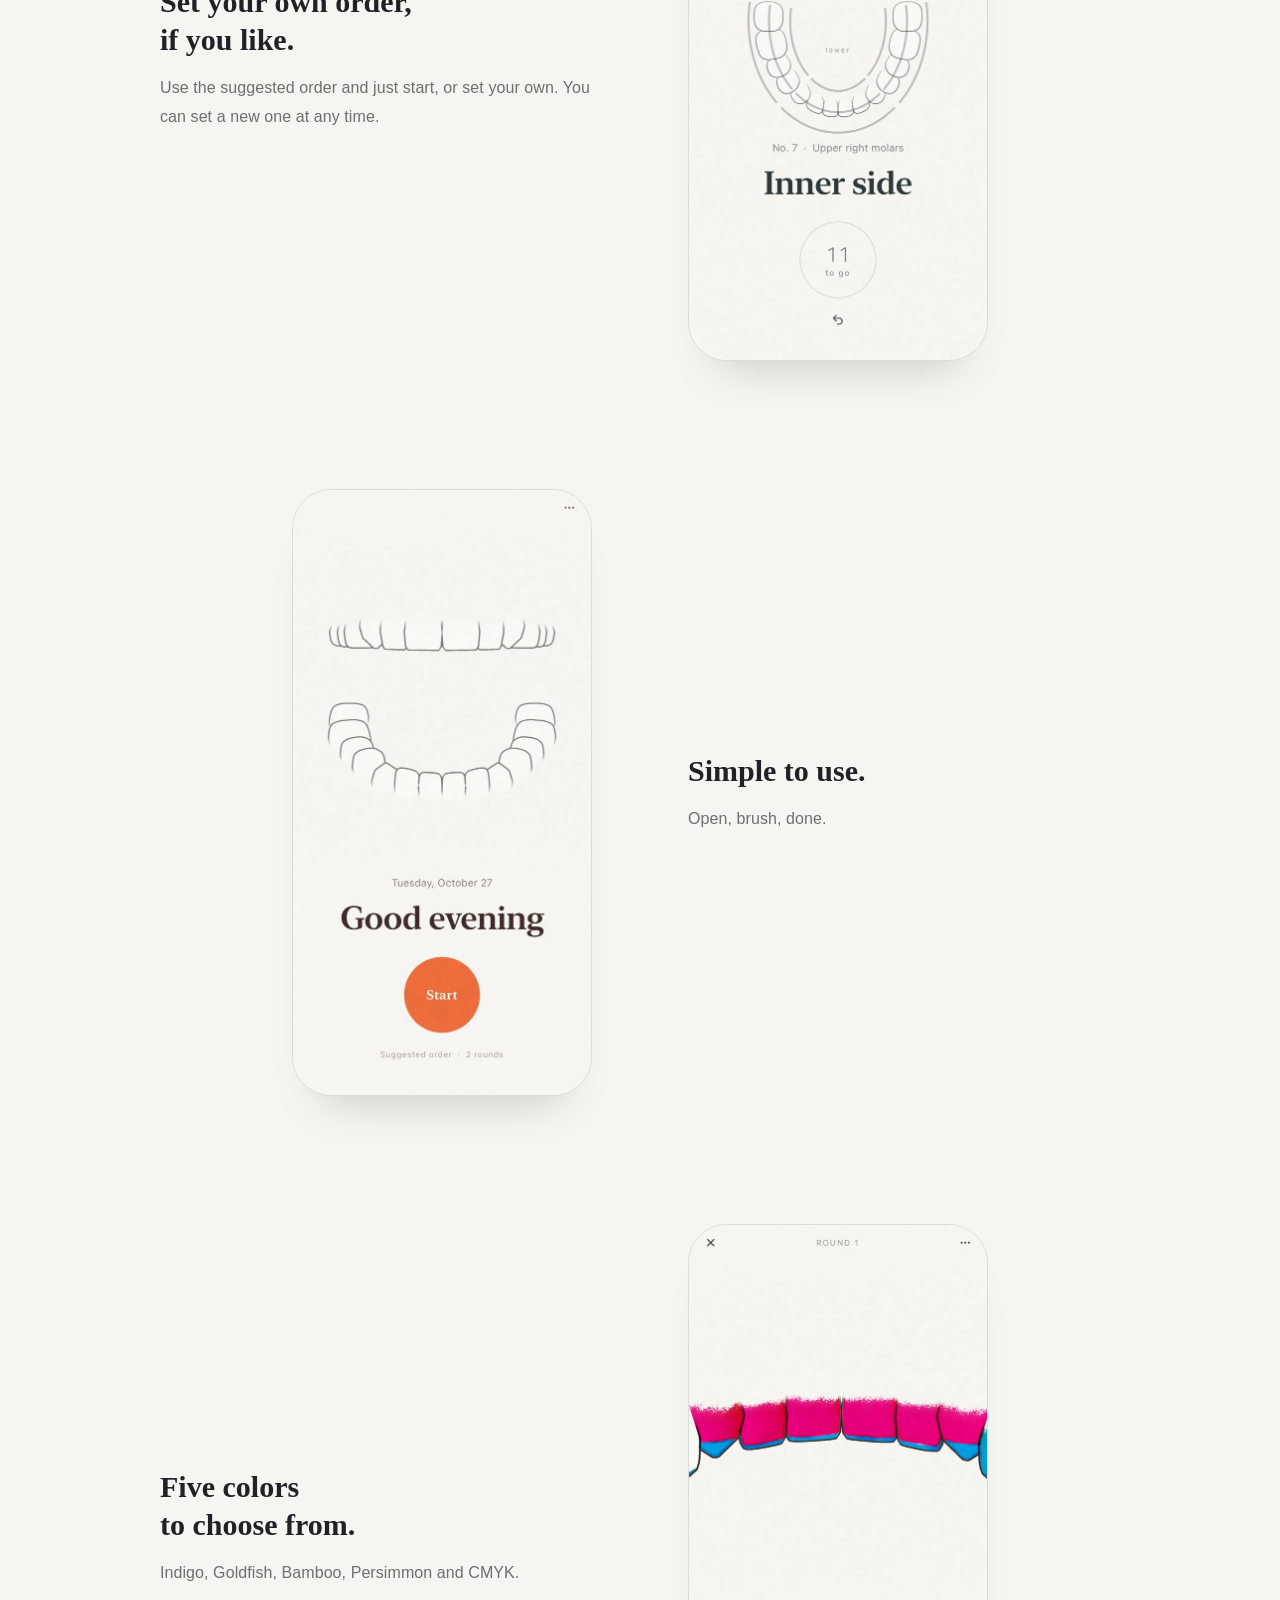
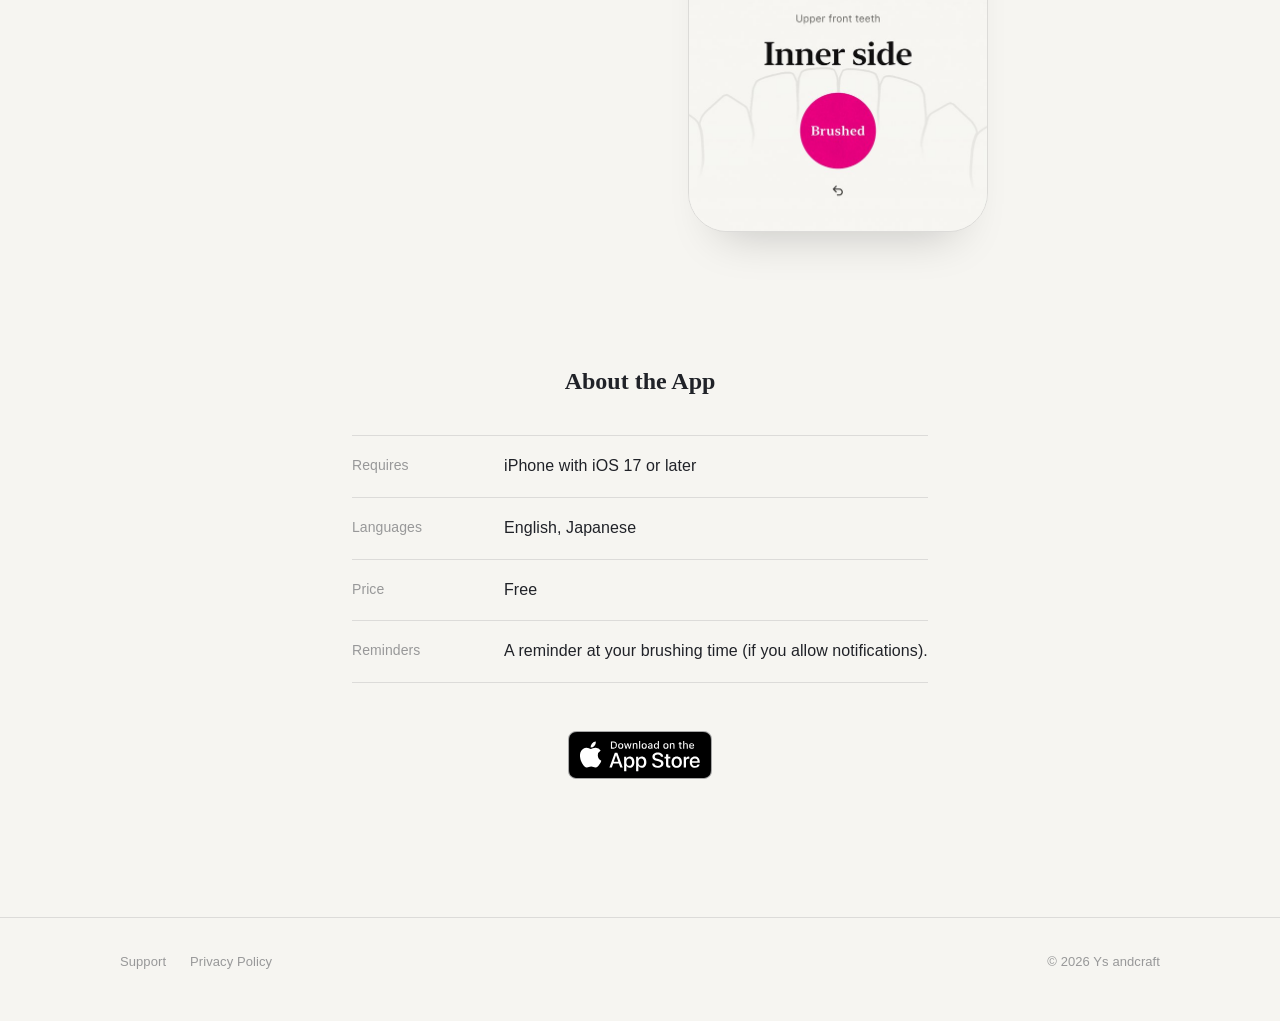
==== commit e274f04c: "Add files via upload" ====
--- a/en/index.html
+++ b/en/index.html
@@ -20,7 +20,7 @@
 <meta name="twitter:card" content="summary_large_image">
 <link rel="icon" href="../assets/favicon.png">
 <link rel="apple-touch-icon" href="../assets/apple-touch-icon.png">
-<link rel="stylesheet" href="../style.css?v=3">
+<link rel="stylesheet" href="../style.css?v=4">
 </head>
 <body>
 <header class="top"><div class="wrap">
@@ -31,8 +31,8 @@
 <section class="hero wrap">
 <img class="icon" src="../assets/icon_360.png" alt="" width="112" height="112">
 <h1>Never forget<br>where you've brushed.</h1>
+<a class="store" href="https://apps.apple.com/app/id6819955597"><img src="../assets/badge_en.svg" alt="Download on the App Store" height="48"></a>
 <p class="lead">Let your mind wander while you brush your teeth.<br> BrushMark keeps your place, moves you on one spot at a time, and ends the <span class=nb>do-overs</span>.</p>
-<span class="badge soon">Coming soon to the App Store</span>
 </section>
 <div class="features wrap"><section class="feature">
 <figure class="phone"><img src="../assets/en_1.jpg" alt="The chewing side of the lower front teeth, with brushed spots colored in" width="600" height="1219" loading="lazy"></figure>
@@ -45,7 +45,7 @@
 <div class="copy"><h2>No need to<br>watch the screen.</h2><p>A sound and a buzz tell you when to move on.</p></div>
 </section><section class="feature">
 <figure class="phone"><img src="../assets/en_4.jpg" alt="Setting your own brushing order on a map of the teeth" width="600" height="1219" loading="lazy"></figure>
-<div class="copy"><h2>Set your own order,<br>if you like.</h2><p>Use the suggested order and just start, or set your own. You can set it again at any time.</p></div>
+<div class="copy"><h2>Set your own order,<br>if you like.</h2><p>Use the suggested order and just start, or set your own. You can set a new one at any time.</p></div>
 </section><section class="feature">
 <figure class="phone"><img src="../assets/en_5.jpg" alt="The start screen with the Start button" width="600" height="1219" loading="lazy"></figure>
 <div class="copy"><h2>Simple to use.</h2><p>Open, brush, done.</p></div>
@@ -55,8 +55,8 @@
 </section></div>
 <section class="spec wrap">
 <h2>About the App</h2>
-<dl><div><dt>Requires</dt><dd>iPhone with iOS 17 or later</dd></div><div><dt>Languages</dt><dd>English, Japanese</dd></div><div><dt>Price</dt><dd>Free</dd></div><div><dt>Reminders</dt><dd>A reminder around the times you usually start brushing (if you allow notifications).</dd></div></dl>
-<span class="badge soon">Coming soon to the App Store</span>
+<dl><div><dt>Requires</dt><dd>iPhone with iOS 17 or later</dd></div><div><dt>Languages</dt><dd>English, Japanese</dd></div><div><dt>Price</dt><dd>Free</dd></div><div><dt>Reminders</dt><dd>A reminder at your brushing time (if you allow notifications).</dd></div></dl>
+<a class="store" href="https://apps.apple.com/app/id6819955597"><img src="../assets/badge_en.svg" alt="Download on the App Store" height="48"></a>
 </section>
 </main>
 <footer><div class="wrap">
--- a/style.css
+++ b/style.css
@@ -49,6 +49,9 @@
 /* App Store へ */
 .badge { display: inline-block; margin-top: 32px; padding: 12px 28px; border-radius: 999px; background: var(--ink); color: var(--paper); text-decoration: none; font-size: 15px; line-height: 1.6; }
 .badge.soon { background: transparent; color: var(--ink2); border: 1px solid var(--rule); }
+/* Apple 公式のバッジ（高さ 48px。まわりに高さの 1/4 以上の余白） */
+.store { display: inline-block; margin-top: 32px; }
+.store img { height: 48px; width: auto; margin: 0 auto; }
 
 /* できること：画面と言葉を左右に。1段ごとに左右を入れかえ、まんなかの溝はいつも同じ幅 */
 .features { display: grid; gap: 128px; }
@@ -79,7 +82,7 @@
 .spec dl div { display: grid; grid-template-columns: 8em 1fr; column-gap: 24px; padding: 16px 0; border-bottom: 1px solid var(--rule); }
 .spec dt { color: var(--ink3); font-size: 14px; line-height: 1.8; padding-top: 1px; }
 .spec dd { margin: 0; }
-.spec .badge { margin-top: 48px; }
+.spec .badge, .spec .store { margin-top: 48px; }
 @media (max-width: 760px) { .spec { padding: 96px 0; } .spec dl div { grid-template-columns: 1fr; } }
 
 /* 文書（プライバシーポリシー・サポート） */
